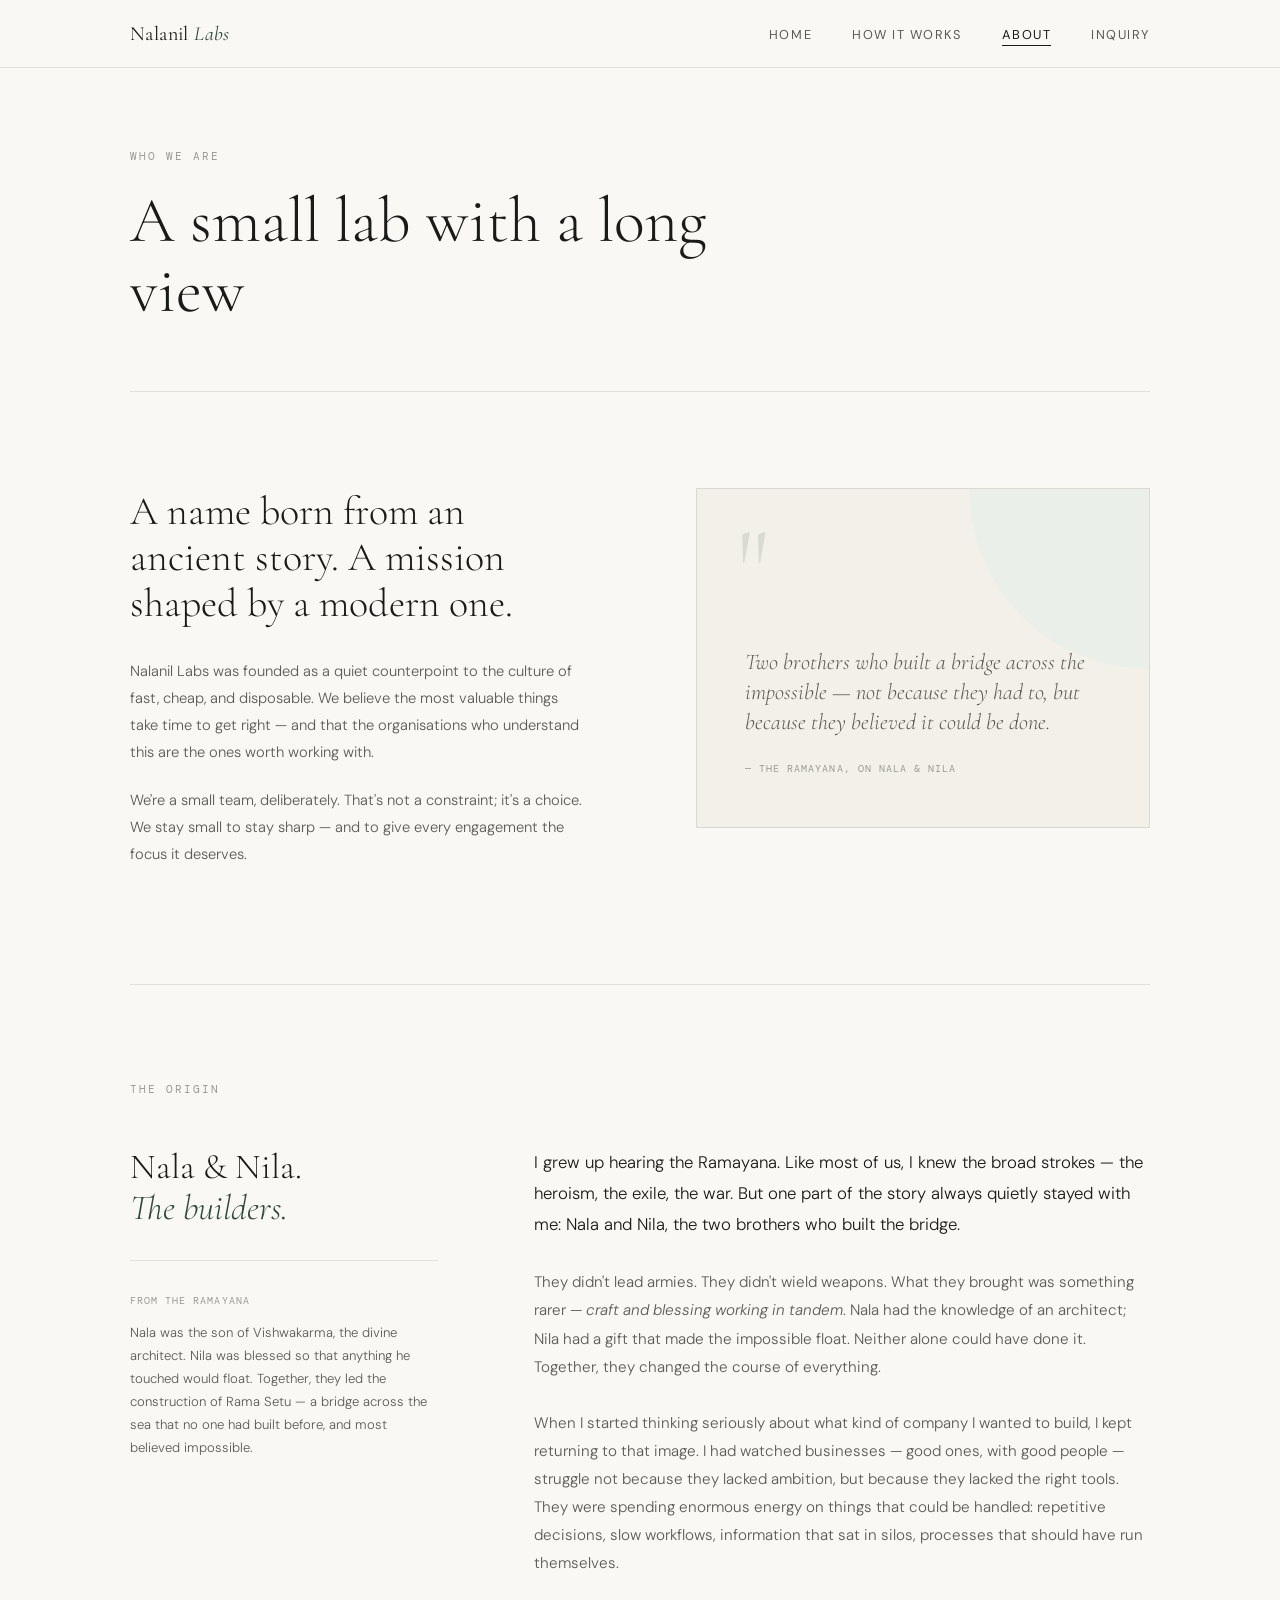
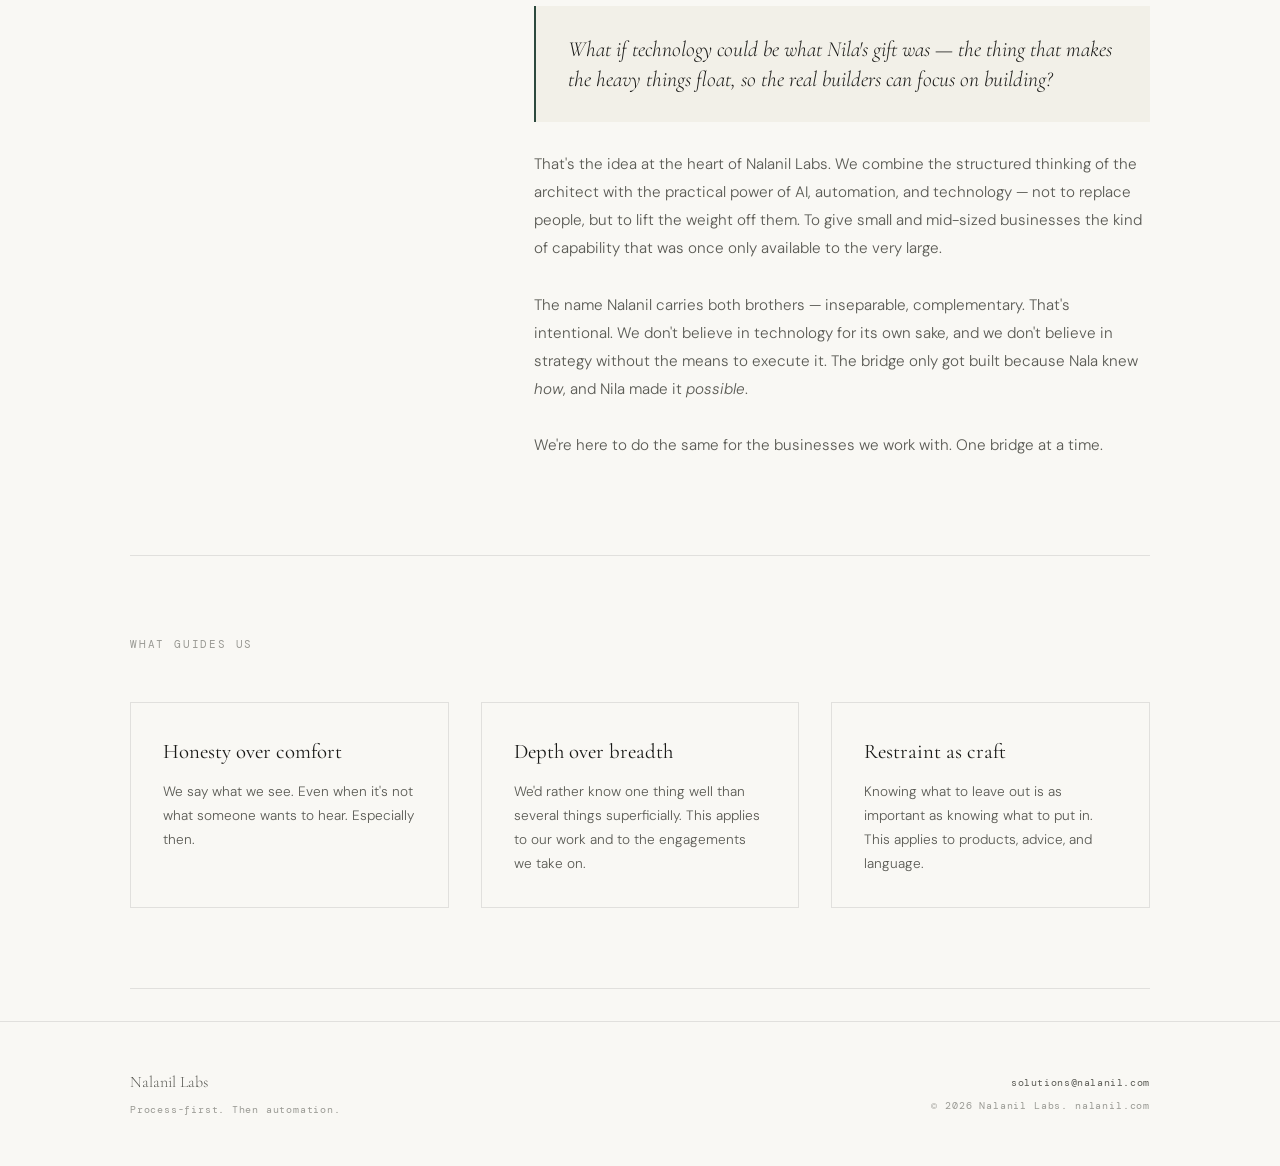
==== about.html @ 25290cec "Refactor to multi-page architecture with new homepage and content Structure: - index.html      → Hom" ====
<!DOCTYPE html>
<html lang="en">
<head>
  <meta charset="UTF-8">
  <meta name="viewport" content="width=device-width, initial-scale=1.0">
  <title>About Nalanil Labs — Process-First Automation Consultancy</title>
  <meta name="description" content="Nalanil Labs is a small, focused practice built around process mining and AI automation. Named after Nala and Nila — the builders from the Ramayana — we combine structured thinking with practical execution.">
  <meta name="keywords" content="Nalanil Labs, about, process mining consultancy, AI automation firm, business automation consulting">
  <meta name="robots" content="index, follow">
  <link rel="canonical" href="https://nalanil.com/about.html">
  <meta property="og:type"        content="website">
  <meta property="og:url"         content="https://nalanil.com/about.html">
  <meta property="og:title"       content="About Nalanil Labs">
  <meta property="og:description" content="A small lab with a long view. Named after the builders of the impossible bridge.">
  <meta name="twitter:card"        content="summary">
  <meta name="twitter:title"       content="About Nalanil Labs">
  <meta name="twitter:description" content="A small lab with a long view. Named after the builders of the impossible bridge.">
  <link rel="preconnect" href="https://fonts.googleapis.com">
  <link href="https://fonts.googleapis.com/css2?family=Cormorant+Garamond:ital,wght@0,300;0,400;0,600;1,300;1,400&family=DM+Mono:wght@300;400&family=DM+Sans:wght@300;400;500&display=swap" rel="stylesheet">
  <link rel="stylesheet" href="/styles.css">
</head>
<body>

<nav>
  <div class="nav-inner">
    <a class="nav-logo" href="/">Nalanil <span>Labs</span></a>
    <ul class="nav-links">
      <li><a href="/"               data-nav="home">Home</a></li>
      <li><a href="/solutions.html" data-nav="solutions">How it works</a></li>
      <li><a href="/about.html"     data-nav="about">About</a></li>
      <li><a href="/inquiry.html"   data-nav="inquiry">Inquiry</a></li>
    </ul>
    <button class="hamburger" id="hamburger" aria-label="Open menu">
      <span></span><span></span><span></span>
    </button>
  </div>
</nav>

<div class="mobile-nav" id="mobile-nav">
  <a href="/">Home</a>
  <a href="/solutions.html">How it works</a>
  <a href="/about.html">About</a>
  <a href="/inquiry.html">Inquiry</a>
</div>

<main>

  <!-- PAGE HEADER -->
  <div class="container">
    <div class="page-header">
      <span class="eyebrow" data-animate>Who we are</span>
      <h1 data-animate data-delay="1">A small lab with a long view</h1>
    </div>
  </div>

  <!-- ABOUT SPLIT -->
  <div class="container">
    <div class="about-split">
      <div class="about-text" data-animate>
        <h2>A name born from an ancient story. A mission shaped by a modern one.</h2>
        <p>Nalanil Labs was founded as a quiet counterpoint to the culture of fast, cheap, and disposable. We believe the most valuable things take time to get right — and that the organisations who understand this are the ones worth working with.</p>
        <p>We're a small team, deliberately. That's not a constraint; it's a choice. We stay small to stay sharp — and to give every engagement the focus it deserves.</p>
      </div>
      <div data-animate data-delay="1">
        <div class="about-image-block">
          <span class="about-img-ornament">"</span>
          <div class="about-img-quote">
            <p>Two brothers who built a bridge across the impossible — not because they had to, but because they believed it could be done.</p>
            <span class="about-img-source">— The Ramayana, on Nala &amp; Nila</span>
          </div>
        </div>
      </div>
    </div>
  </div>

  <!-- ORIGIN -->
  <div class="container">
    <div class="origin-section">
      <span class="eyebrow" data-animate>The origin</span>
      <div class="origin-grid">
        <div class="origin-sidebar" data-animate data-delay="1">
          <h2>Nala &amp; Nila.<br><em>The builders.</em></h2>
          <div class="origin-note">
            <span class="origin-note-label">From the Ramayana</span>
            <p>Nala was the son of Vishwakarma, the divine architect. Nila was blessed so that anything he touched would float. Together, they led the construction of Rama Setu — a bridge across the sea that no one had built before, and most believed impossible.</p>
          </div>
        </div>
        <div class="origin-body" data-animate data-delay="2">
          <p class="lead">I grew up hearing the Ramayana. Like most of us, I knew the broad strokes — the heroism, the exile, the war. But one part of the story always quietly stayed with me: Nala and Nila, the two brothers who built the bridge.</p>
          <p>They didn't lead armies. They didn't wield weapons. What they brought was something rarer — <em>craft and blessing working in tandem</em>. Nala had the knowledge of an architect; Nila had a gift that made the impossible float. Neither alone could have done it. Together, they changed the course of everything.</p>
          <p>When I started thinking seriously about what kind of company I wanted to build, I kept returning to that image. I had watched businesses — good ones, with good people — struggle not because they lacked ambition, but because they lacked the right tools. They were spending enormous energy on things that could be handled: repetitive decisions, slow workflows, information that sat in silos, processes that should have run themselves.</p>
          <div class="origin-pullquote">
            <p>What if technology could be what Nila's gift was — the thing that makes the heavy things float, so the real builders can focus on building?</p>
          </div>
          <p>That's the idea at the heart of Nalanil Labs. We combine the structured thinking of the architect with the practical power of AI, automation, and technology — not to replace people, but to lift the weight off them. To give small and mid-sized businesses the kind of capability that was once only available to the very large.</p>
          <p>The name Nalanil carries both brothers — inseparable, complementary. That's intentional. We don't believe in technology for its own sake, and we don't believe in strategy without the means to execute it. The bridge only got built because Nala knew <em>how</em>, and Nila made it <em>possible</em>.</p>
          <p>We're here to do the same for the businesses we work with. One bridge at a time.</p>
        </div>
      </div>
    </div>
  </div>

  <!-- VALUES -->
  <div class="container">
    <div class="values-section">
      <span class="section-label" data-animate>What guides us</span>
      <div class="values-grid">
        <div class="value-item" data-animate data-delay="1">
          <h4>Honesty over comfort</h4>
          <p>We say what we see. Even when it's not what someone wants to hear. Especially then.</p>
        </div>
        <div class="value-item" data-animate data-delay="2">
          <h4>Depth over breadth</h4>
          <p>We'd rather know one thing well than several things superficially. This applies to our work and to the engagements we take on.</p>
        </div>
        <div class="value-item" data-animate data-delay="3">
          <h4>Restraint as craft</h4>
          <p>Knowing what to leave out is as important as knowing what to put in. This applies to products, advice, and language.</p>
        </div>
      </div>
    </div>
  </div>

</main>

<footer>
  <div class="footer-inner">
    <div class="footer-left">
      <span class="footer-logo">Nalanil Labs</span>
      <span class="footer-tagline">Process-first. Then automation.</span>
    </div>
    <div class="footer-right">
      <a href="mailto:solutions@nalanil.com" class="footer-email">solutions@nalanil.com</a>
      <span class="footer-copy">© 2026 Nalanil Labs. nalanil.com</span>
    </div>
  </div>
</footer>

<script src="/script.js"></script>
</body>
</html>
---- styles.css ----
/* ─────────────────────────────────────────────────────────────
   NALANIL LABS — styles.css
   ───────────────────────────────────────────────────────────── */

/* ── RESET ── */
*, *::before, *::after { box-sizing: border-box; margin: 0; padding: 0; }

/* ── VARIABLES ── */
:root {
  --ink:          #1a1a18;
  --ink-soft:     #5a5a54;
  --ink-muted:    #9a9a94;
  --paper:        #f9f8f4;
  --paper-warm:   #f2f0e8;
  --paper-card:   #ffffff;
  --accent:       #2d4a3e;
  --accent-light: #e8f0ec;
  --accent-hover: rgba(45,74,62,0.06);
  --border:       rgba(26,26,24,0.10);
  --border-med:   rgba(26,26,24,0.18);
  --serif: 'Cormorant Garamond', Georgia, serif;
  --sans:  'DM Sans', sans-serif;
  --mono:  'DM Mono', monospace;
  --nav-h: 68px;
  --max:   1100px;
}

/* ── BASE ── */
html { scroll-behavior: smooth; }

body {
  font-family: var(--sans);
  background: var(--paper);
  color: var(--ink);
  font-size: 16px;
  line-height: 1.6;
  -webkit-font-smoothing: antialiased;
  animation: pageFade 0.4s ease both;
}

@keyframes pageFade {
  from { opacity: 0; transform: translateY(8px); }
  to   { opacity: 1; transform: translateY(0); }
}

/* ── LAYOUT ── */
.container { max-width: var(--max); margin: 0 auto; padding: 0 2.5rem; }
main { padding-top: var(--nav-h); }

/* ════════════════════════════════════════
   NAVIGATION
   ════════════════════════════════════════ */

nav {
  position: fixed; top: 0; left: 0; right: 0;
  height: var(--nav-h);
  background: rgba(249,248,244,0.95);
  backdrop-filter: blur(12px);
  border-bottom: 1px solid var(--border);
  z-index: 100;
  display: flex; align-items: center;
}
.nav-inner {
  max-width: var(--max); margin: 0 auto; padding: 0 2.5rem;
  width: 100%; display: flex; align-items: center; justify-content: space-between;
}
.nav-logo {
  font-family: var(--serif); font-size: 1.25rem; font-weight: 400;
  letter-spacing: 0.02em; color: var(--ink); text-decoration: none;
}
.nav-logo span { font-style: italic; color: var(--accent); }
.nav-links { display: flex; gap: 2.5rem; list-style: none; align-items: center; }
.nav-links a {
  font-size: 0.8rem; font-weight: 400; letter-spacing: 0.12em; text-transform: uppercase;
  color: var(--ink-soft); text-decoration: none;
  transition: color 0.2s; padding-bottom: 2px; border-bottom: 1px solid transparent;
}
.nav-links a:hover,
.nav-links a.active { color: var(--ink); border-bottom-color: var(--ink); }

/* HAMBURGER */
.hamburger {
  display: none; flex-direction: column; gap: 5px;
  cursor: pointer; background: none; border: none; padding: 6px; z-index: 200;
}
.hamburger span {
  display: block; width: 22px; height: 1.5px; background: var(--ink);
  transition: transform 0.3s ease, opacity 0.3s ease;
  transform-origin: center;
}
.hamburger.open span:nth-child(1) { transform: translateY(6.5px) rotate(45deg); }
.hamburger.open span:nth-child(2) { opacity: 0; transform: scaleX(0); }
.hamburger.open span:nth-child(3) { transform: translateY(-6.5px) rotate(-45deg); }

/* MOBILE OVERLAY */
.mobile-nav {
  display: none; position: fixed; inset: 0; z-index: 150;
  background: rgba(249,248,244,0.98); backdrop-filter: blur(16px);
  flex-direction: column; align-items: center; justify-content: center; gap: 2.5rem;
  opacity: 0; transform: translateY(-10px);
  transition: opacity 0.35s ease, transform 0.35s ease;
  pointer-events: none;
}
.mobile-nav.open { display: flex; opacity: 1; transform: translateY(0); pointer-events: all; }
.mobile-nav a {
  font-family: var(--serif); font-size: 2.2rem; font-weight: 300;
  color: var(--ink); text-decoration: none; transition: color 0.2s;
}
.mobile-nav a:hover { color: var(--accent); }

/* ════════════════════════════════════════
   SCROLL ANIMATIONS
   ════════════════════════════════════════ */

[data-animate] {
  opacity: 0;
  transform: translateY(22px);
  transition: opacity 0.65s ease, transform 0.65s ease;
}
[data-animate].in-view  { opacity: 1; transform: translateY(0); }
[data-animate][data-delay="1"] { transition-delay: 0.10s; }
[data-animate][data-delay="2"] { transition-delay: 0.20s; }
[data-animate][data-delay="3"] { transition-delay: 0.30s; }
[data-animate][data-delay="4"] { transition-delay: 0.40s; }

/* ════════════════════════════════════════
   SHARED COMPONENTS
   ════════════════════════════════════════ */

.eyebrow {
  font-family: var(--mono); font-size: 0.7rem; letter-spacing: 0.18em;
  text-transform: uppercase; color: var(--ink-muted); margin-bottom: 1.25rem;
  display: block;
}
.section-label {
  font-family: var(--mono); font-size: 0.7rem; letter-spacing: 0.16em;
  text-transform: uppercase; color: var(--ink-muted); margin-bottom: 3rem;
  display: block;
}

/* PAGE HEADER (inner pages) */
.page-header { padding: 5rem 0 4rem; border-bottom: 1px solid var(--border); }
.page-header h1 {
  font-family: var(--serif); font-size: clamp(2.4rem, 5vw, 4rem);
  font-weight: 300; line-height: 1.1; max-width: 640px;
}
.page-header .subtitle {
  margin-top: 1.5rem; font-size: 1rem; color: var(--ink-soft);
  max-width: 540px; font-weight: 300; line-height: 1.75;
}

/* BUTTONS */
.btn-primary {
  display: inline-block; background: var(--ink); color: var(--paper);
  font-family: var(--sans); font-size: 0.78rem; font-weight: 500;
  letter-spacing: 0.1em; text-transform: uppercase; padding: 0.85rem 2rem;
  cursor: pointer; border: none; text-decoration: none;
  transition: background 0.2s, transform 0.15s;
}
.btn-primary:hover { background: var(--accent); transform: translateY(-1px); }

.btn-primary-light {
  display: inline-block; background: var(--paper); color: var(--ink);
  font-family: var(--sans); font-size: 0.78rem; font-weight: 500;
  letter-spacing: 0.1em; text-transform: uppercase; padding: 0.85rem 2rem;
  cursor: pointer; border: none; text-decoration: none;
  transition: background 0.2s, transform 0.15s;
}
.btn-primary-light:hover { background: var(--paper-warm); transform: translateY(-1px); }

.btn-ghost {
  display: inline-block; background: transparent; color: var(--ink-soft);
  font-family: var(--sans); font-size: 0.78rem; font-weight: 400;
  letter-spacing: 0.08em; text-transform: uppercase; padding: 0.85rem 0;
  cursor: pointer; border: none; text-decoration: none;
  border-bottom: 1px solid var(--border-med);
  transition: color 0.2s, border-color 0.2s;
}
.btn-ghost:hover { color: var(--ink); border-color: var(--ink); }
.btn-group { display: flex; gap: 1.25rem; align-items: center; flex-wrap: wrap; }

/* ════════════════════════════════════════
   FOOTER
   ════════════════════════════════════════ */

footer { border-top: 1px solid var(--border); padding: 3rem 0; margin-top: 2rem; }
.footer-inner {
  max-width: var(--max); margin: 0 auto; padding: 0 2.5rem;
  display: flex; align-items: center; justify-content: space-between;
  flex-wrap: wrap; gap: 1rem;
}
.footer-left  { display: flex; flex-direction: column; gap: 0.4rem; }
.footer-right { display: flex; flex-direction: column; align-items: flex-end; gap: 0.4rem; }
.footer-logo    { font-family: var(--serif); font-size: 1rem; font-weight: 300; color: var(--ink-soft); }
.footer-tagline { font-family: var(--mono); font-size: 0.62rem; color: var(--ink-muted); letter-spacing: 0.08em; }
.footer-copy    { font-family: var(--mono); font-size: 0.65rem; color: var(--ink-muted); letter-spacing: 0.08em; }
.footer-email   {
  font-family: var(--mono); font-size: 0.65rem; color: var(--ink-soft);
  letter-spacing: 0.06em; text-decoration: none; transition: color 0.2s;
}
.footer-email:hover { color: var(--accent); }

/* ════════════════════════════════════════
   HOME — HERO
   ════════════════════════════════════════ */

.hero { padding: 8rem 0 6rem; border-bottom: 1px solid var(--border); }
.hero-eyebrow {
  font-family: var(--mono); font-size: 0.72rem; letter-spacing: 0.18em;
  text-transform: uppercase; color: var(--ink-muted); margin-bottom: 2rem; display: block;
}
.hero-headline {
  font-family: var(--serif); font-size: clamp(2.8rem, 6vw, 4.8rem);
  font-weight: 300; line-height: 1.08; letter-spacing: -0.01em;
  color: var(--ink); max-width: 780px; margin-bottom: 2rem;
}
.hero-sub {
  font-size: 1.05rem; font-weight: 300; color: var(--ink-soft);
  max-width: 520px; line-height: 1.75; margin-bottom: 2.75rem;
}

/* ════════════════════════════════════════
   HOME — METHOD
   ════════════════════════════════════════ */

.method-section { padding: 6rem 0; border-bottom: 1px solid var(--border); }
.method-header  { margin-bottom: 4rem; }
.method-title {
  font-family: var(--serif); font-size: clamp(1.8rem, 3vw, 2.6rem);
  font-weight: 300; line-height: 1.15; color: var(--ink);
}
.method-title em { font-style: normal; color: var(--accent); }
.method-steps {
  display: grid;
  grid-template-columns: 1fr 48px 1fr 48px 1fr;
  align-items: start;
}
.method-step {
  padding: 2rem; border: 1px solid var(--border);
  transition: background 0.2s, border-color 0.2s; cursor: default;
}
.method-step:hover { background: var(--accent-hover); border-color: var(--border-med); }
.method-step:hover .method-num { color: var(--accent); }
.method-num {
  font-family: var(--mono); font-size: 0.65rem; letter-spacing: 0.1em;
  color: var(--ink-muted); display: block; margin-bottom: 1rem; transition: color 0.2s;
}
.method-step h3 {
  font-family: var(--serif); font-size: 1.4rem; font-weight: 400;
  line-height: 1.2; margin-bottom: 0.75rem; color: var(--ink);
}
.method-step p { font-size: 0.85rem; color: var(--ink-soft); line-height: 1.75; font-weight: 300; }
.method-arrow {
  display: flex; align-items: flex-start; justify-content: center; padding-top: 2.5rem;
  font-family: var(--mono); font-size: 1rem; color: var(--accent); opacity: 0.4;
}

/* ════════════════════════════════════════
   HOME — OUTCOME
   ════════════════════════════════════════ */

.outcome-section { padding: 6rem 0; border-bottom: 1px solid var(--border); }
.outcome-block {
  display: grid; grid-template-columns: auto 1fr; gap: 5rem; align-items: center;
  padding: 4rem; background: var(--accent); color: var(--paper);
}
.outcome-figure {
  font-family: var(--serif); font-size: 5.5rem; font-weight: 300;
  line-height: 1; white-space: nowrap; letter-spacing: -0.02em;
}
.outcome-figure .pct { font-size: 2.5rem; vertical-align: top; margin-top: 0.6rem; display: inline-block; }
.outcome-desc strong {
  display: block; font-family: var(--sans); font-size: 1.1rem; font-weight: 500;
  margin-bottom: 0.75rem; opacity: 0.95;
}
.outcome-desc p { font-size: 0.9rem; font-weight: 300; line-height: 1.75; opacity: 0.82; max-width: 440px; }

/* ════════════════════════════════════════
   HOME — PREVIEW (what we deliver)
   ════════════════════════════════════════ */

.preview-section { padding: 6rem 0; border-bottom: 1px solid var(--border); }
.preview-grid { display: grid; grid-template-columns: repeat(3, 1fr); }
.preview-card {
  padding: 2.5rem; border: 1px solid var(--border); border-right: none;
  transition: background 0.2s; cursor: default;
}
.preview-card:last-child { border-right: 1px solid var(--border); }
.preview-card:hover { background: var(--accent-hover); }
.preview-card h4 {
  font-family: var(--serif); font-size: 1.25rem; font-weight: 400;
  margin-bottom: 0.75rem; color: var(--ink);
}
.preview-card p { font-size: 0.85rem; color: var(--ink-soft); line-height: 1.75; font-weight: 300; }
.preview-cta { margin-top: 2.5rem; }

/* ════════════════════════════════════════
   HOME — FUTURE PRODUCTS
   ════════════════════════════════════════ */

.future-section { padding: 5rem 0; border-bottom: 1px solid var(--border); }
.future-inner {
  display: grid; grid-template-columns: 160px 1fr; gap: 5rem; align-items: start;
}
.future-badge {
  display: inline-block; font-family: var(--mono); font-size: 0.62rem;
  letter-spacing: 0.12em; text-transform: uppercase; color: var(--accent);
  padding: 0.35rem 0.75rem; border: 1px solid rgba(45,74,62,0.3); background: var(--accent-light);
}
.future-body h3 {
  font-family: var(--serif); font-size: 1.8rem; font-weight: 300;
  line-height: 1.2; margin-bottom: 1rem; color: var(--ink);
}
.future-body p { font-size: 0.9rem; color: var(--ink-soft); line-height: 1.85; font-weight: 300; max-width: 560px; }

/* ════════════════════════════════════════
   HOME — CTA
   ════════════════════════════════════════ */

.cta-section { padding: 7rem 0; }
.cta-section h2 {
  font-family: var(--serif); font-size: clamp(1.8rem, 3vw, 2.8rem);
  font-weight: 300; line-height: 1.15; max-width: 540px; margin-bottom: 1rem; color: var(--ink);
}
.cta-section p {
  font-size: 0.9rem; color: var(--ink-soft); font-weight: 300;
  margin-bottom: 2.5rem; max-width: 420px; line-height: 1.7;
}

/* ════════════════════════════════════════
   SOLUTIONS — PHASE SECTIONS
   ════════════════════════════════════════ */

.phase-section { padding: 5rem 0; border-bottom: 1px solid var(--border); }
.phase-grid { display: grid; grid-template-columns: 280px 1fr; gap: 6rem; align-items: start; }
.phase-left {}
.phase-num-large {
  font-family: var(--serif); font-size: 5rem; font-weight: 300;
  line-height: 1; color: var(--ink); opacity: 0.1; display: block; margin-bottom: -0.5rem;
}
.phase-label {
  font-family: var(--mono); font-size: 0.65rem; letter-spacing: 0.15em;
  text-transform: uppercase; color: var(--accent); display: block; margin-bottom: 0.75rem;
}
.phase-left h2 {
  font-family: var(--serif); font-size: 2rem; font-weight: 300; line-height: 1.15; color: var(--ink);
}
.phase-right {}
.phase-intro {
  font-size: 1rem; color: var(--ink); font-weight: 300;
  line-height: 1.75; margin-bottom: 2.5rem;
}
.phase-points { display: flex; flex-direction: column; }
.phase-point {
  display: grid; grid-template-columns: 28px 1fr; gap: 1.25rem;
  padding: 1.25rem 0; border-bottom: 1px solid var(--border);
  transition: background 0.2s; margin: 0 -1rem; padding-left: 1rem; padding-right: 1rem;
  cursor: default;
}
.phase-point:first-child { border-top: 1px solid var(--border); }
.phase-point:hover { background: var(--accent-hover); }
.phase-point-num { font-family: var(--mono); font-size: 0.62rem; color: var(--ink-muted); padding-top: 3px; }
.phase-point-body strong { display: block; font-size: 0.88rem; font-weight: 500; color: var(--ink); margin-bottom: 0.2rem; }
.phase-point-body p { font-size: 0.83rem; color: var(--ink-soft); line-height: 1.65; font-weight: 300; }

/* ════════════════════════════════════════
   SOLUTIONS — WORKFLOW DIAGRAM
   ════════════════════════════════════════ */

.diagram-section { padding: 5rem 0; border-bottom: 1px solid var(--border); }
.diagram-wrap {
  margin-top: 3rem; display: grid; grid-template-columns: 1fr 1fr; gap: 5rem; align-items: start;
}
.diagram-desc p { font-size: 0.92rem; color: var(--ink-soft); line-height: 1.85; font-weight: 300; margin-bottom: 1.25rem; }
.diagram-block {
  background: var(--paper-warm); border: 1px solid var(--border); padding: 2.5rem;
}
.diagram-block-label {
  font-family: var(--mono); font-size: 0.62rem; letter-spacing: 0.12em;
  text-transform: uppercase; color: var(--ink-muted); display: block; margin-bottom: 2rem;
}
.diagram-flow { display: flex; flex-direction: column; }
.diagram-step {
  display: flex; align-items: center; gap: 1.25rem;
  padding: 0.85rem 1rem; background: var(--paper-card); border: 1px solid var(--border);
  transition: border-color 0.2s, background 0.2s; cursor: default;
}
.diagram-step:hover { border-color: var(--border-med); }
.diagram-step-n { font-family: var(--mono); font-size: 0.6rem; color: var(--ink-muted); min-width: 20px; }
.diagram-step-t { font-size: 0.83rem; color: var(--ink); font-weight: 400; }
.diagram-connector {
  padding: 0.3rem 0 0.3rem 2.25rem;
  font-family: var(--mono); font-size: 0.7rem; color: var(--accent); opacity: 0.45;
}

/* ════════════════════════════════════════
   SOLUTIONS — USE CASES
   ════════════════════════════════════════ */

.use-cases-section { padding: 5rem 0; border-bottom: 1px solid var(--border); }
.use-cases-grid { display: grid; grid-template-columns: repeat(3, 1fr); gap: 2rem; margin-top: 3rem; }
.use-case {
  padding: 2.5rem; border: 1px solid var(--border);
  transition: background 0.2s, transform 0.2s, box-shadow 0.2s; cursor: default;
}
.use-case:hover {
  background: var(--accent-hover); transform: translateY(-2px);
  box-shadow: 0 6px 24px rgba(26,26,24,0.06);
}
.use-case-tag {
  font-family: var(--mono); font-size: 0.62rem; letter-spacing: 0.12em;
  text-transform: uppercase; color: var(--accent); display: block; margin-bottom: 1.25rem;
}
.use-case h4 {
  font-family: var(--serif); font-size: 1.3rem; font-weight: 400;
  margin-bottom: 1rem; color: var(--ink);
}
.use-case ul { list-style: none; display: flex; flex-direction: column; gap: 0.6rem; }
.use-case ul li {
  font-size: 0.83rem; color: var(--ink-soft); font-weight: 300;
  line-height: 1.55; padding-left: 1.1rem; position: relative;
}
.use-case ul li::before { content: '–'; position: absolute; left: 0; color: var(--ink-muted); }

/* ════════════════════════════════════════
   SOLUTIONS — OUTCOME BANNER
   ════════════════════════════════════════ */

.outcome-banner-section { padding: 5rem 0; border-bottom: 1px solid var(--border); }
.outcome-banner {
  background: var(--accent); color: var(--paper); padding: 5rem;
  display: flex; flex-direction: column; align-items: flex-start; gap: 2rem;
}
.outcome-banner-num {
  font-family: var(--serif); font-size: clamp(3.5rem, 8vw, 6.5rem);
  font-weight: 300; line-height: 1; opacity: 0.95;
}
.outcome-banner-body strong {
  display: block; font-size: 1.15rem; font-weight: 500; margin-bottom: 0.75rem; opacity: 0.95;
}
.outcome-banner-body p {
  font-size: 0.9rem; font-weight: 300; line-height: 1.75; opacity: 0.8; max-width: 500px;
}

/* ════════════════════════════════════════
   ABOUT PAGE
   ════════════════════════════════════════ */

.about-split {
  padding: 6rem 0; display: grid; grid-template-columns: 1fr 1fr;
  gap: 7rem; border-bottom: 1px solid var(--border); align-items: start;
}
.about-text h2 {
  font-family: var(--serif); font-size: 2.5rem; font-weight: 300; line-height: 1.15; margin-bottom: 2rem;
}
.about-text p {
  font-size: 0.92rem; color: var(--ink-soft); line-height: 1.85; font-weight: 300; margin-bottom: 1.25rem;
}
.about-image-block {
  background: var(--paper-warm); border: 1px solid var(--border);
  padding: 3rem; aspect-ratio: 4/3;
  display: flex; flex-direction: column; justify-content: flex-end;
  position: relative; overflow: hidden;
}
.about-image-block::before {
  content: ''; position: absolute; top: 0; right: 0;
  width: 180px; height: 180px; border-bottom-left-radius: 100%;
  background: var(--accent-light); opacity: 0.7;
}
.about-img-ornament {
  font-family: var(--serif); font-size: 7rem; font-weight: 300; line-height: 1;
  color: var(--accent); opacity: 0.12; position: absolute; top: 1.5rem; left: 2.5rem;
  pointer-events: none; user-select: none;
}
.about-img-quote { position: relative; z-index: 1; }
.about-img-quote p {
  font-family: var(--serif); font-size: 1.4rem; font-weight: 300;
  font-style: italic; line-height: 1.35; color: var(--ink-soft); margin-bottom: 1rem;
}
.about-img-source {
  font-family: var(--mono); font-size: 0.65rem; color: var(--ink-muted);
  letter-spacing: 0.1em; text-transform: uppercase;
}
.origin-section { padding: 6rem 0; border-bottom: 1px solid var(--border); }
.origin-grid { display: grid; grid-template-columns: 1fr 2fr; gap: 6rem; align-items: start; margin-top: 3rem; }
.origin-sidebar h2 { font-family: var(--serif); font-size: 2.2rem; font-weight: 300; line-height: 1.15; }
.origin-sidebar h2 em { font-style: italic; color: var(--accent); }
.origin-note { margin-top: 2rem; padding-top: 2rem; border-top: 1px solid var(--border); }
.origin-note-label {
  font-family: var(--mono); font-size: 0.65rem; letter-spacing: 0.1em;
  text-transform: uppercase; color: var(--ink-muted); margin-bottom: 0.75rem; display: block;
}
.origin-note p { font-size: 0.82rem; color: var(--ink-soft); line-height: 1.75; font-weight: 300; }
.origin-body { display: flex; flex-direction: column; gap: 1.75rem; }
.origin-body p { font-size: 0.95rem; color: var(--ink-soft); line-height: 1.85; font-weight: 300; }
.origin-body p.lead { font-size: 1.05rem; color: var(--ink); }
.origin-pullquote { background: var(--paper-warm); border-left: 2px solid var(--accent); padding: 1.75rem 2rem; }
.origin-pullquote p {
  font-family: var(--serif); font-size: 1.35rem; font-weight: 300;
  font-style: italic; line-height: 1.4; color: var(--ink);
}
.values-section { padding: 5rem 0; border-bottom: 1px solid var(--border); }
.values-grid { display: grid; grid-template-columns: repeat(3, 1fr); gap: 2rem; }
.value-item {
  padding: 2rem; border: 1px solid var(--border);
  transition: border-color 0.2s, box-shadow 0.2s, transform 0.2s; cursor: default;
}
.value-item:hover {
  border-color: var(--border-med);
  box-shadow: 0 4px 20px rgba(26,26,24,0.06);
  transform: translateY(-2px);
}
.value-item h4 { font-family: var(--serif); font-size: 1.3rem; font-weight: 400; margin-bottom: 0.75rem; }
.value-item p  { font-size: 0.85rem; color: var(--ink-soft); line-height: 1.75; font-weight: 300; }

/* ════════════════════════════════════════
   INQUIRY PAGE
   ════════════════════════════════════════ */

.inquiry-layout {
  padding: 6rem 0;
  display: grid; grid-template-columns: 1fr 1.6fr; gap: 8rem; align-items: start;
}
.inquiry-info h2 {
  font-family: var(--serif); font-size: 2.4rem; font-weight: 300; line-height: 1.15; margin-bottom: 1.5rem;
}
.inquiry-info > p {
  font-size: 0.9rem; color: var(--ink-soft); line-height: 1.8; font-weight: 300; margin-bottom: 2.5rem;
}
.contact-detail {
  padding: 1.25rem 0; border-top: 1px solid var(--border);
  display: flex; flex-direction: column; gap: 0.2rem;
}
.contact-detail:last-child { border-bottom: 1px solid var(--border); }
.cd-label { font-family: var(--mono); font-size: 0.65rem; letter-spacing: 0.12em; text-transform: uppercase; color: var(--ink-muted); }
.cd-val   { font-size: 0.9rem; color: var(--ink); font-weight: 300; }

/* Pre-form context */
.inquiry-pretext {
  margin-bottom: 2.5rem; padding: 2rem; border: 1px solid var(--border); background: var(--paper-warm);
}
.inquiry-pretext > p {
  font-size: 0.85rem; color: var(--ink-soft); font-weight: 400; margin-bottom: 1rem; line-height: 1.6;
}
.inquiry-pretext ul { list-style: none; display: flex; flex-direction: column; gap: 0.5rem; }
.inquiry-pretext ul li {
  font-size: 0.83rem; color: var(--ink-soft); font-weight: 300;
  padding-left: 1.25rem; position: relative; line-height: 1.55;
}
.inquiry-pretext ul li::before { content: '—'; position: absolute; left: 0; color: var(--accent); }

/* Form */
.form-grid { display: flex; flex-direction: column; gap: 1.5rem; }
.form-row  { display: grid; grid-template-columns: 1fr 1fr; gap: 1.5rem; }
.form-field { display: flex; flex-direction: column; gap: 0.5rem; }
.form-field label {
  font-size: 0.72rem; font-weight: 500; letter-spacing: 0.1em;
  text-transform: uppercase; color: var(--ink-soft);
}
.form-field input,
.form-field select,
.form-field textarea {
  background: var(--paper-card); border: 1px solid var(--border-med);
  padding: 0.85rem 1rem; font-family: var(--sans); font-size: 0.9rem;
  color: var(--ink); outline: none; transition: border-color 0.2s;
  font-weight: 300; width: 100%; border-radius: 0; -webkit-appearance: none; appearance: none;
}
.form-field select {
  background-image: url("data:image/svg+xml,%3Csvg xmlns='http://www.w3.org/2000/svg' width='12' height='8' viewBox='0 0 12 8'%3E%3Cpath d='M1 1l5 5 5-5' stroke='%239a9a94' stroke-width='1.5' fill='none' stroke-linecap='round'/%3E%3C/svg%3E");
  background-repeat: no-repeat; background-position: right 1rem center;
  padding-right: 2.5rem; cursor: pointer;
}
.form-field input:focus,
.form-field select:focus,
.form-field textarea:focus { border-color: var(--ink); }
.form-field textarea { resize: vertical; min-height: 140px; line-height: 1.6; }
.form-submit { display: flex; justify-content: flex-end; padding-top: 0.5rem; }
.btn-submit {
  background: var(--ink); color: var(--paper); font-family: var(--sans);
  font-size: 0.78rem; font-weight: 500; letter-spacing: 0.1em; text-transform: uppercase;
  padding: 1rem 2.5rem; border: none; cursor: pointer; transition: background 0.2s, transform 0.15s;
}
.btn-submit:hover { background: var(--accent); transform: translateY(-1px); }
.form-note { font-size: 0.75rem; color: var(--ink-muted); font-weight: 300; }
.success-msg {
  background: var(--accent-light); border: 1px solid rgba(45,74,62,0.2);
  padding: 1.25rem 1.5rem; font-size: 0.88rem; color: var(--accent); display: none;
}

/* ════════════════════════════════════════
   RESPONSIVE
   ════════════════════════════════════════ */

@media (max-width: 960px) {
  .method-steps        { grid-template-columns: 1fr; }
  .method-arrow        { display: none; }
  .outcome-block       { grid-template-columns: 1fr; gap: 2.5rem; padding: 3rem; }
  .future-inner        { grid-template-columns: 1fr; gap: 2.5rem; }
  .phase-grid          { grid-template-columns: 1fr; gap: 3rem; }
  .diagram-wrap        { grid-template-columns: 1fr; gap: 3rem; }
}

@media (max-width: 768px) {
  .nav-links   { display: none; }
  .hamburger   { display: flex; }
  .container   { padding: 0 1.5rem; }
  .about-split { grid-template-columns: 1fr; gap: 3rem; }
  .origin-grid { grid-template-columns: 1fr; gap: 3rem; }
  .values-grid { grid-template-columns: 1fr; gap: 1.5rem; }
  .inquiry-layout { grid-template-columns: 1fr; gap: 4rem; }
  .form-row    { grid-template-columns: 1fr; }
  .preview-grid { grid-template-columns: 1fr; }
  .preview-card { border-right: 1px solid var(--border); border-bottom: none; }
  .preview-card:last-child { border-bottom: 1px solid var(--border); }
  .use-cases-grid { grid-template-columns: 1fr; }
  .outcome-banner { padding: 3rem 2rem; }
  .about-image-block { aspect-ratio: auto; min-height: 280px; }
  .footer-right { align-items: flex-start; }
  .cta-section  { padding: 5rem 0; }
  .hero         { padding: 6rem 0 4rem; }
}
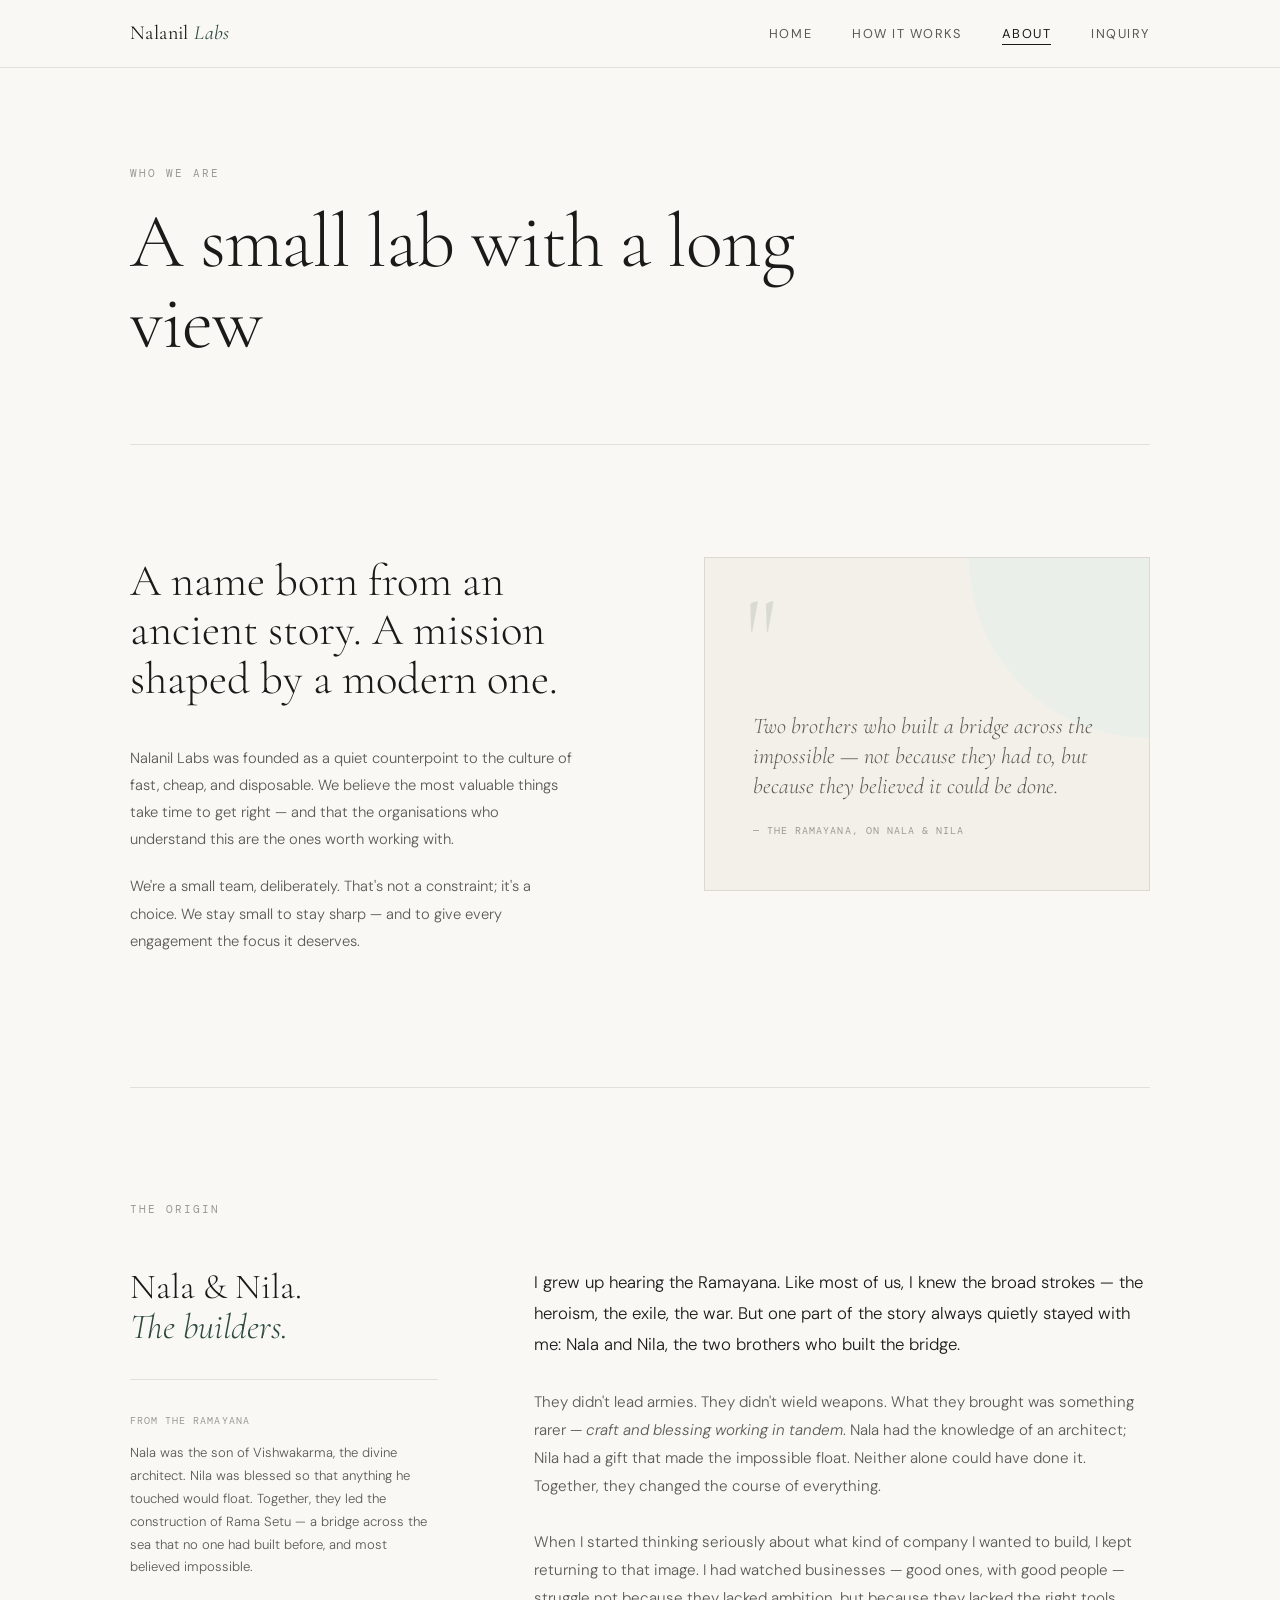
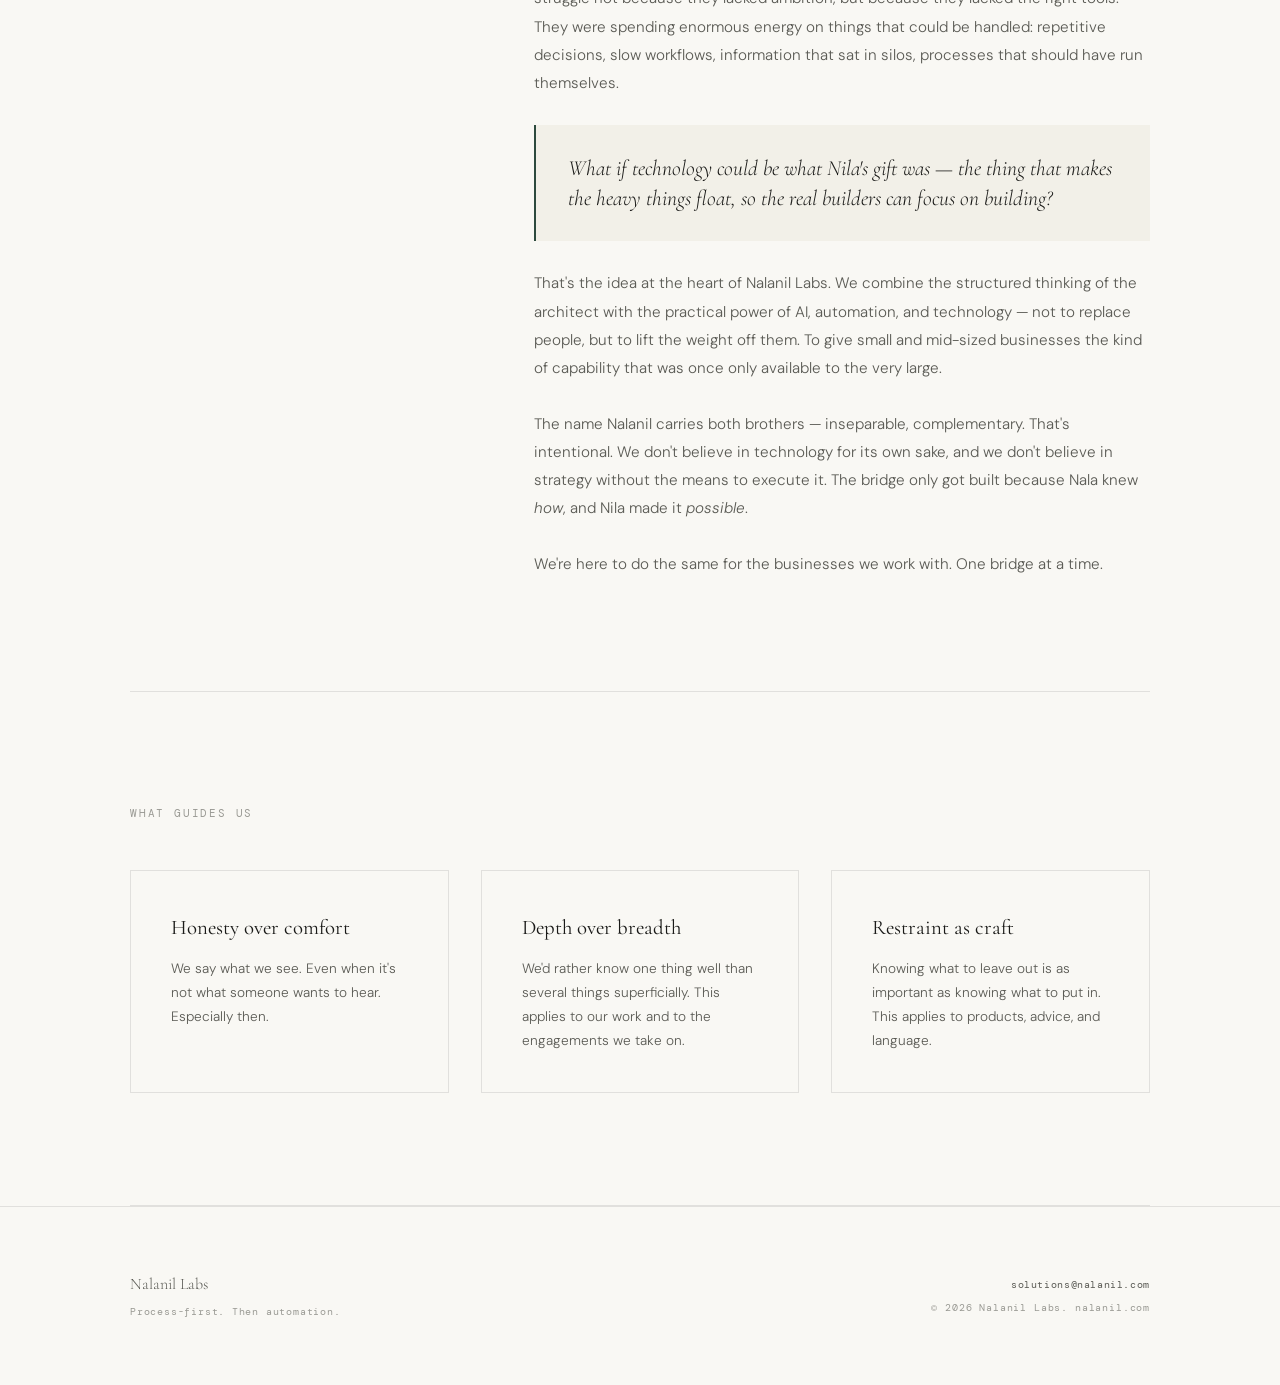
==== commit e2142567: "Fix asset paths to use relative refs for local file:// compatibility /styles.css and /script.js → ./" ====
--- a/about.html
+++ b/about.html
@@ -17,7 +17,7 @@
   <meta name="twitter:description" content="A small lab with a long view. Named after the builders of the impossible bridge.">
   <link rel="preconnect" href="https://fonts.googleapis.com">
   <link href="https://fonts.googleapis.com/css2?family=Cormorant+Garamond:ital,wght@0,300;0,400;0,600;1,300;1,400&family=DM+Mono:wght@300;400&family=DM+Sans:wght@300;400;500&display=swap" rel="stylesheet">
-  <link rel="stylesheet" href="/styles.css">
+  <link rel="stylesheet" href="./styles.css">
 </head>
 <body>
 
@@ -136,6 +136,6 @@
   </div>
 </footer>
 
-<script src="/script.js"></script>
+<script src="./script.js"></script>
 </body>
 </html>
--- a/styles.css
+++ b/styles.css
@@ -32,8 +32,8 @@
   font-family: var(--sans);
   background: var(--paper);
   color: var(--ink);
-  font-size: 16px;
-  line-height: 1.6;
+  font-size: 15px;
+  line-height: 1.65;
   -webkit-font-smoothing: antialiased;
   animation: pageFade 0.4s ease both;
 }
@@ -139,21 +139,21 @@
 }
 
 /* PAGE HEADER (inner pages) */
-.page-header { padding: 5rem 0 4rem; border-bottom: 1px solid var(--border); }
+.page-header { padding: 6rem 0 5rem; border-bottom: 1px solid var(--border); }
 .page-header h1 {
-  font-family: var(--serif); font-size: clamp(2.4rem, 5vw, 4rem);
-  font-weight: 300; line-height: 1.1; max-width: 640px;
+  font-family: var(--serif); font-size: clamp(2.8rem, 6vw, 4.8rem);
+  font-weight: 300; line-height: 1.05; max-width: 680px; letter-spacing: -0.015em;
 }
 .page-header .subtitle {
-  margin-top: 1.5rem; font-size: 1rem; color: var(--ink-soft);
-  max-width: 540px; font-weight: 300; line-height: 1.75;
+  margin-top: 1.75rem; font-size: 0.97rem; color: var(--ink-soft);
+  max-width: 520px; font-weight: 300; line-height: 1.82;
 }
 
 /* BUTTONS */
 .btn-primary {
   display: inline-block; background: var(--ink); color: var(--paper);
-  font-family: var(--sans); font-size: 0.78rem; font-weight: 500;
-  letter-spacing: 0.1em; text-transform: uppercase; padding: 0.85rem 2rem;
+  font-family: var(--sans); font-size: 0.73rem; font-weight: 500;
+  letter-spacing: 0.13em; text-transform: uppercase; padding: 1rem 2.25rem;
   cursor: pointer; border: none; text-decoration: none;
   transition: background 0.2s, transform 0.15s;
 }
@@ -161,8 +161,8 @@
 
 .btn-primary-light {
   display: inline-block; background: var(--paper); color: var(--ink);
-  font-family: var(--sans); font-size: 0.78rem; font-weight: 500;
-  letter-spacing: 0.1em; text-transform: uppercase; padding: 0.85rem 2rem;
+  font-family: var(--sans); font-size: 0.73rem; font-weight: 500;
+  letter-spacing: 0.13em; text-transform: uppercase; padding: 1rem 2.25rem;
   cursor: pointer; border: none; text-decoration: none;
   transition: background 0.2s, transform 0.15s;
 }
@@ -170,20 +170,20 @@
 
 .btn-ghost {
   display: inline-block; background: transparent; color: var(--ink-soft);
-  font-family: var(--sans); font-size: 0.78rem; font-weight: 400;
-  letter-spacing: 0.08em; text-transform: uppercase; padding: 0.85rem 0;
+  font-family: var(--sans); font-size: 0.73rem; font-weight: 400;
+  letter-spacing: 0.1em; text-transform: uppercase; padding: 1rem 0;
   cursor: pointer; border: none; text-decoration: none;
   border-bottom: 1px solid var(--border-med);
   transition: color 0.2s, border-color 0.2s;
 }
 .btn-ghost:hover { color: var(--ink); border-color: var(--ink); }
-.btn-group { display: flex; gap: 1.25rem; align-items: center; flex-wrap: wrap; }
+.btn-group { display: flex; gap: 1.5rem; align-items: center; flex-wrap: wrap; }
 
 /* ════════════════════════════════════════
    FOOTER
    ════════════════════════════════════════ */
 
-footer { border-top: 1px solid var(--border); padding: 3rem 0; margin-top: 2rem; }
+footer { border-top: 1px solid var(--border); padding: 4rem 0; margin-top: 0; }
 .footer-inner {
   max-width: var(--max); margin: 0 auto; padding: 0 2.5rem;
   display: flex; align-items: center; justify-content: space-between;
@@ -204,30 +204,30 @@
    HOME — HERO
    ════════════════════════════════════════ */
 
-.hero { padding: 8rem 0 6rem; border-bottom: 1px solid var(--border); }
+.hero { padding: 10rem 0 8rem; border-bottom: 1px solid var(--border); }
 .hero-eyebrow {
-  font-family: var(--mono); font-size: 0.72rem; letter-spacing: 0.18em;
-  text-transform: uppercase; color: var(--ink-muted); margin-bottom: 2rem; display: block;
+  font-family: var(--mono); font-size: 0.7rem; letter-spacing: 0.2em;
+  text-transform: uppercase; color: var(--ink-muted); margin-bottom: 2.5rem; display: block;
 }
 .hero-headline {
-  font-family: var(--serif); font-size: clamp(2.8rem, 6vw, 4.8rem);
-  font-weight: 300; line-height: 1.08; letter-spacing: -0.01em;
-  color: var(--ink); max-width: 780px; margin-bottom: 2rem;
+  font-family: var(--serif); font-size: clamp(3.2rem, 7vw, 5.5rem);
+  font-weight: 300; line-height: 1.04; letter-spacing: -0.02em;
+  color: var(--ink); max-width: 840px; margin-bottom: 2.25rem;
 }
 .hero-sub {
-  font-size: 1.05rem; font-weight: 300; color: var(--ink-soft);
-  max-width: 520px; line-height: 1.75; margin-bottom: 2.75rem;
+  font-size: 0.97rem; font-weight: 300; color: var(--ink-soft);
+  max-width: 500px; line-height: 1.82; margin-bottom: 3rem;
 }
 
 /* ════════════════════════════════════════
    HOME — METHOD
    ════════════════════════════════════════ */
 
-.method-section { padding: 6rem 0; border-bottom: 1px solid var(--border); }
-.method-header  { margin-bottom: 4rem; }
+.method-section { padding: 8rem 0; border-bottom: 1px solid var(--border); }
+.method-header  { margin-bottom: 5rem; }
 .method-title {
-  font-family: var(--serif); font-size: clamp(1.8rem, 3vw, 2.6rem);
-  font-weight: 300; line-height: 1.15; color: var(--ink);
+  font-family: var(--serif); font-size: clamp(2.2rem, 4vw, 3.2rem);
+  font-weight: 300; line-height: 1.08; color: var(--ink);
 }
 .method-title em { font-style: normal; color: var(--accent); }
 .method-steps {
@@ -236,7 +236,7 @@
   align-items: start;
 }
 .method-step {
-  padding: 2rem; border: 1px solid var(--border);
+  padding: 2.75rem; border: 1px solid var(--border);
   transition: background 0.2s, border-color 0.2s; cursor: default;
 }
 .method-step:hover { background: var(--accent-hover); border-color: var(--border-med); }
@@ -246,109 +246,113 @@
   color: var(--ink-muted); display: block; margin-bottom: 1rem; transition: color 0.2s;
 }
 .method-step h3 {
-  font-family: var(--serif); font-size: 1.4rem; font-weight: 400;
-  line-height: 1.2; margin-bottom: 0.75rem; color: var(--ink);
-}
-.method-step p { font-size: 0.85rem; color: var(--ink-soft); line-height: 1.75; font-weight: 300; }
+  font-family: var(--serif); font-size: 1.6rem; font-weight: 400;
+  line-height: 1.15; margin-bottom: 1rem; color: var(--ink);
+}
+.method-step p { font-size: 0.85rem; color: var(--ink-soft); line-height: 1.8; font-weight: 300; }
 .method-arrow {
-  display: flex; align-items: flex-start; justify-content: center; padding-top: 2.5rem;
-  font-family: var(--mono); font-size: 1rem; color: var(--accent); opacity: 0.4;
+  display: flex; align-items: flex-start; justify-content: center; padding-top: 3rem;
+  font-family: var(--mono); font-size: 1rem; color: var(--accent); opacity: 0.35;
 }
 
 /* ════════════════════════════════════════
    HOME — OUTCOME
    ════════════════════════════════════════ */
 
-.outcome-section { padding: 6rem 0; border-bottom: 1px solid var(--border); }
+.outcome-section { padding: 8rem 0; border-bottom: 1px solid var(--border); }
 .outcome-block {
-  display: grid; grid-template-columns: auto 1fr; gap: 5rem; align-items: center;
-  padding: 4rem; background: var(--accent); color: var(--paper);
+  display: grid; grid-template-columns: auto 1fr; gap: 7rem; align-items: center;
+  padding: 5.5rem; background: var(--accent); color: var(--paper);
 }
 .outcome-figure {
-  font-family: var(--serif); font-size: 5.5rem; font-weight: 300;
-  line-height: 1; white-space: nowrap; letter-spacing: -0.02em;
-}
-.outcome-figure .pct { font-size: 2.5rem; vertical-align: top; margin-top: 0.6rem; display: inline-block; }
+  font-family: var(--serif); font-size: 7.5rem; font-weight: 300;
+  line-height: 1; white-space: nowrap; letter-spacing: -0.03em;
+}
+.outcome-figure .pct { font-size: 3.2rem; vertical-align: top; margin-top: 0.9rem; display: inline-block; }
 .outcome-desc strong {
   display: block; font-family: var(--sans); font-size: 1.1rem; font-weight: 500;
-  margin-bottom: 0.75rem; opacity: 0.95;
-}
-.outcome-desc p { font-size: 0.9rem; font-weight: 300; line-height: 1.75; opacity: 0.82; max-width: 440px; }
+  margin-bottom: 1rem; opacity: 0.95; letter-spacing: -0.01em;
+}
+.outcome-desc p { font-size: 0.88rem; font-weight: 300; line-height: 1.82; opacity: 0.78; max-width: 420px; }
 
 /* ════════════════════════════════════════
    HOME — PREVIEW (what we deliver)
    ════════════════════════════════════════ */
 
-.preview-section { padding: 6rem 0; border-bottom: 1px solid var(--border); }
+.preview-section { padding: 8rem 0; border-bottom: 1px solid var(--border); }
 .preview-grid { display: grid; grid-template-columns: repeat(3, 1fr); }
 .preview-card {
-  padding: 2.5rem; border: 1px solid var(--border); border-right: none;
+  padding: 3rem; border: 1px solid var(--border); border-right: none;
   transition: background 0.2s; cursor: default;
 }
 .preview-card:last-child { border-right: 1px solid var(--border); }
 .preview-card:hover { background: var(--accent-hover); }
 .preview-card h4 {
-  font-family: var(--serif); font-size: 1.25rem; font-weight: 400;
-  margin-bottom: 0.75rem; color: var(--ink);
-}
-.preview-card p { font-size: 0.85rem; color: var(--ink-soft); line-height: 1.75; font-weight: 300; }
-.preview-cta { margin-top: 2.5rem; }
+  font-family: var(--serif); font-size: 1.4rem; font-weight: 400;
+  margin-bottom: 1rem; color: var(--ink);
+}
+.preview-card p { font-size: 0.85rem; color: var(--ink-soft); line-height: 1.8; font-weight: 300; }
+.preview-cta { margin-top: 3rem; }
 
 /* ════════════════════════════════════════
    HOME — FUTURE PRODUCTS
    ════════════════════════════════════════ */
 
-.future-section { padding: 5rem 0; border-bottom: 1px solid var(--border); }
+.future-section { padding: 7rem 0; border-bottom: 1px solid var(--border); }
 .future-inner {
-  display: grid; grid-template-columns: 160px 1fr; gap: 5rem; align-items: start;
+  display: grid; grid-template-columns: 180px 1fr; gap: 6rem; align-items: start;
 }
 .future-badge {
-  display: inline-block; font-family: var(--mono); font-size: 0.62rem;
-  letter-spacing: 0.12em; text-transform: uppercase; color: var(--accent);
-  padding: 0.35rem 0.75rem; border: 1px solid rgba(45,74,62,0.3); background: var(--accent-light);
+  display: inline-block; font-family: var(--mono); font-size: 0.6rem;
+  letter-spacing: 0.14em; text-transform: uppercase; color: var(--accent);
+  padding: 0.4rem 0.85rem; border: 1px solid rgba(45,74,62,0.3); background: var(--accent-light);
 }
 .future-body h3 {
-  font-family: var(--serif); font-size: 1.8rem; font-weight: 300;
-  line-height: 1.2; margin-bottom: 1rem; color: var(--ink);
-}
-.future-body p { font-size: 0.9rem; color: var(--ink-soft); line-height: 1.85; font-weight: 300; max-width: 560px; }
+  font-family: var(--serif); font-size: 2.2rem; font-weight: 300;
+  line-height: 1.12; margin-bottom: 1.25rem; color: var(--ink);
+}
+.future-body p { font-size: 0.88rem; color: var(--ink-soft); line-height: 1.85; font-weight: 300; max-width: 540px; }
 
 /* ════════════════════════════════════════
    HOME — CTA
    ════════════════════════════════════════ */
 
-.cta-section { padding: 7rem 0; }
+.cta-section {
+  padding: 10rem 0;
+  border-top: 2px solid var(--ink);
+}
 .cta-section h2 {
-  font-family: var(--serif); font-size: clamp(1.8rem, 3vw, 2.8rem);
-  font-weight: 300; line-height: 1.15; max-width: 540px; margin-bottom: 1rem; color: var(--ink);
+  font-family: var(--serif); font-size: clamp(3rem, 6.5vw, 5.2rem);
+  font-weight: 300; line-height: 1.04; letter-spacing: -0.02em;
+  max-width: 760px; margin-bottom: 1.75rem; color: var(--ink);
 }
 .cta-section p {
-  font-size: 0.9rem; color: var(--ink-soft); font-weight: 300;
-  margin-bottom: 2.5rem; max-width: 420px; line-height: 1.7;
+  font-size: 0.88rem; color: var(--ink-soft); font-weight: 300;
+  margin-bottom: 3rem; max-width: 380px; line-height: 1.8;
 }
 
 /* ════════════════════════════════════════
    SOLUTIONS — PHASE SECTIONS
    ════════════════════════════════════════ */
 
-.phase-section { padding: 5rem 0; border-bottom: 1px solid var(--border); }
+.phase-section { padding: 7rem 0; border-bottom: 1px solid var(--border); }
 .phase-grid { display: grid; grid-template-columns: 280px 1fr; gap: 6rem; align-items: start; }
 .phase-left {}
 .phase-num-large {
-  font-family: var(--serif); font-size: 5rem; font-weight: 300;
-  line-height: 1; color: var(--ink); opacity: 0.1; display: block; margin-bottom: -0.5rem;
+  font-family: var(--serif); font-size: 6rem; font-weight: 300;
+  line-height: 1; color: var(--ink); opacity: 0.08; display: block; margin-bottom: -0.5rem;
 }
 .phase-label {
   font-family: var(--mono); font-size: 0.65rem; letter-spacing: 0.15em;
   text-transform: uppercase; color: var(--accent); display: block; margin-bottom: 0.75rem;
 }
 .phase-left h2 {
-  font-family: var(--serif); font-size: 2rem; font-weight: 300; line-height: 1.15; color: var(--ink);
+  font-family: var(--serif); font-size: 2.4rem; font-weight: 300; line-height: 1.1; color: var(--ink);
 }
 .phase-right {}
 .phase-intro {
-  font-size: 1rem; color: var(--ink); font-weight: 300;
-  line-height: 1.75; margin-bottom: 2.5rem;
+  font-size: 0.97rem; color: var(--ink); font-weight: 300;
+  line-height: 1.82; margin-bottom: 3rem;
 }
 .phase-points { display: flex; flex-direction: column; }
 .phase-point {
@@ -367,7 +371,7 @@
    SOLUTIONS — WORKFLOW DIAGRAM
    ════════════════════════════════════════ */
 
-.diagram-section { padding: 5rem 0; border-bottom: 1px solid var(--border); }
+.diagram-section { padding: 7rem 0; border-bottom: 1px solid var(--border); }
 .diagram-wrap {
   margin-top: 3rem; display: grid; grid-template-columns: 1fr 1fr; gap: 5rem; align-items: start;
 }
@@ -397,10 +401,10 @@
    SOLUTIONS — USE CASES
    ════════════════════════════════════════ */
 
-.use-cases-section { padding: 5rem 0; border-bottom: 1px solid var(--border); }
-.use-cases-grid { display: grid; grid-template-columns: repeat(3, 1fr); gap: 2rem; margin-top: 3rem; }
+.use-cases-section { padding: 7rem 0; border-bottom: 1px solid var(--border); }
+.use-cases-grid { display: grid; grid-template-columns: repeat(3, 1fr); gap: 1.5rem; margin-top: 4rem; }
 .use-case {
-  padding: 2.5rem; border: 1px solid var(--border);
+  padding: 3rem; border: 1px solid var(--border);
   transition: background 0.2s, transform 0.2s, box-shadow 0.2s; cursor: default;
 }
 .use-case:hover {
@@ -426,14 +430,14 @@
    SOLUTIONS — OUTCOME BANNER
    ════════════════════════════════════════ */
 
-.outcome-banner-section { padding: 5rem 0; border-bottom: 1px solid var(--border); }
+.outcome-banner-section { padding: 7rem 0; border-bottom: 1px solid var(--border); }
 .outcome-banner {
-  background: var(--accent); color: var(--paper); padding: 5rem;
-  display: flex; flex-direction: column; align-items: flex-start; gap: 2rem;
+  background: var(--accent); color: var(--paper); padding: 6rem;
+  display: flex; flex-direction: column; align-items: flex-start; gap: 2.5rem;
 }
 .outcome-banner-num {
-  font-family: var(--serif); font-size: clamp(3.5rem, 8vw, 6.5rem);
-  font-weight: 300; line-height: 1; opacity: 0.95;
+  font-family: var(--serif); font-size: clamp(4.5rem, 9vw, 8rem);
+  font-weight: 300; line-height: 1; opacity: 0.95; letter-spacing: -0.02em;
 }
 .outcome-banner-body strong {
   display: block; font-size: 1.15rem; font-weight: 500; margin-bottom: 0.75rem; opacity: 0.95;
@@ -447,11 +451,11 @@
    ════════════════════════════════════════ */
 
 .about-split {
-  padding: 6rem 0; display: grid; grid-template-columns: 1fr 1fr;
-  gap: 7rem; border-bottom: 1px solid var(--border); align-items: start;
+  padding: 7rem 0; display: grid; grid-template-columns: 1fr 1fr;
+  gap: 8rem; border-bottom: 1px solid var(--border); align-items: start;
 }
 .about-text h2 {
-  font-family: var(--serif); font-size: 2.5rem; font-weight: 300; line-height: 1.15; margin-bottom: 2rem;
+  font-family: var(--serif); font-size: 2.8rem; font-weight: 300; line-height: 1.1; margin-bottom: 2.5rem;
 }
 .about-text p {
   font-size: 0.92rem; color: var(--ink-soft); line-height: 1.85; font-weight: 300; margin-bottom: 1.25rem;
@@ -481,7 +485,7 @@
   font-family: var(--mono); font-size: 0.65rem; color: var(--ink-muted);
   letter-spacing: 0.1em; text-transform: uppercase;
 }
-.origin-section { padding: 6rem 0; border-bottom: 1px solid var(--border); }
+.origin-section { padding: 7rem 0; border-bottom: 1px solid var(--border); }
 .origin-grid { display: grid; grid-template-columns: 1fr 2fr; gap: 6rem; align-items: start; margin-top: 3rem; }
 .origin-sidebar h2 { font-family: var(--serif); font-size: 2.2rem; font-weight: 300; line-height: 1.15; }
 .origin-sidebar h2 em { font-style: italic; color: var(--accent); }
@@ -499,10 +503,10 @@
   font-family: var(--serif); font-size: 1.35rem; font-weight: 300;
   font-style: italic; line-height: 1.4; color: var(--ink);
 }
-.values-section { padding: 5rem 0; border-bottom: 1px solid var(--border); }
+.values-section { padding: 7rem 0; border-bottom: 1px solid var(--border); }
 .values-grid { display: grid; grid-template-columns: repeat(3, 1fr); gap: 2rem; }
 .value-item {
-  padding: 2rem; border: 1px solid var(--border);
+  padding: 2.5rem; border: 1px solid var(--border);
   transition: border-color 0.2s, box-shadow 0.2s, transform 0.2s; cursor: default;
 }
 .value-item:hover {
@@ -518,11 +522,11 @@
    ════════════════════════════════════════ */
 
 .inquiry-layout {
-  padding: 6rem 0;
+  padding: 7rem 0;
   display: grid; grid-template-columns: 1fr 1.6fr; gap: 8rem; align-items: start;
 }
 .inquiry-info h2 {
-  font-family: var(--serif); font-size: 2.4rem; font-weight: 300; line-height: 1.15; margin-bottom: 1.5rem;
+  font-family: var(--serif); font-size: 2.8rem; font-weight: 300; line-height: 1.1; margin-bottom: 1.75rem;
 }
 .inquiry-info > p {
   font-size: 0.9rem; color: var(--ink-soft); line-height: 1.8; font-weight: 300; margin-bottom: 2.5rem;
@@ -577,8 +581,8 @@
 .form-submit { display: flex; justify-content: flex-end; padding-top: 0.5rem; }
 .btn-submit {
   background: var(--ink); color: var(--paper); font-family: var(--sans);
-  font-size: 0.78rem; font-weight: 500; letter-spacing: 0.1em; text-transform: uppercase;
-  padding: 1rem 2.5rem; border: none; cursor: pointer; transition: background 0.2s, transform 0.15s;
+  font-size: 0.73rem; font-weight: 500; letter-spacing: 0.13em; text-transform: uppercase;
+  padding: 1.1rem 2.75rem; border: none; cursor: pointer; transition: background 0.2s, transform 0.15s;
 }
 .btn-submit:hover { background: var(--accent); transform: translateY(-1px); }
 .form-note { font-size: 0.75rem; color: var(--ink-muted); font-weight: 300; }
@@ -616,6 +620,6 @@
   .outcome-banner { padding: 3rem 2rem; }
   .about-image-block { aspect-ratio: auto; min-height: 280px; }
   .footer-right { align-items: flex-start; }
-  .cta-section  { padding: 5rem 0; }
-  .hero         { padding: 6rem 0 4rem; }
-}
+  .cta-section  { padding: 6rem 0; }
+  .hero         { padding: 7rem 0 5rem; }
+}
